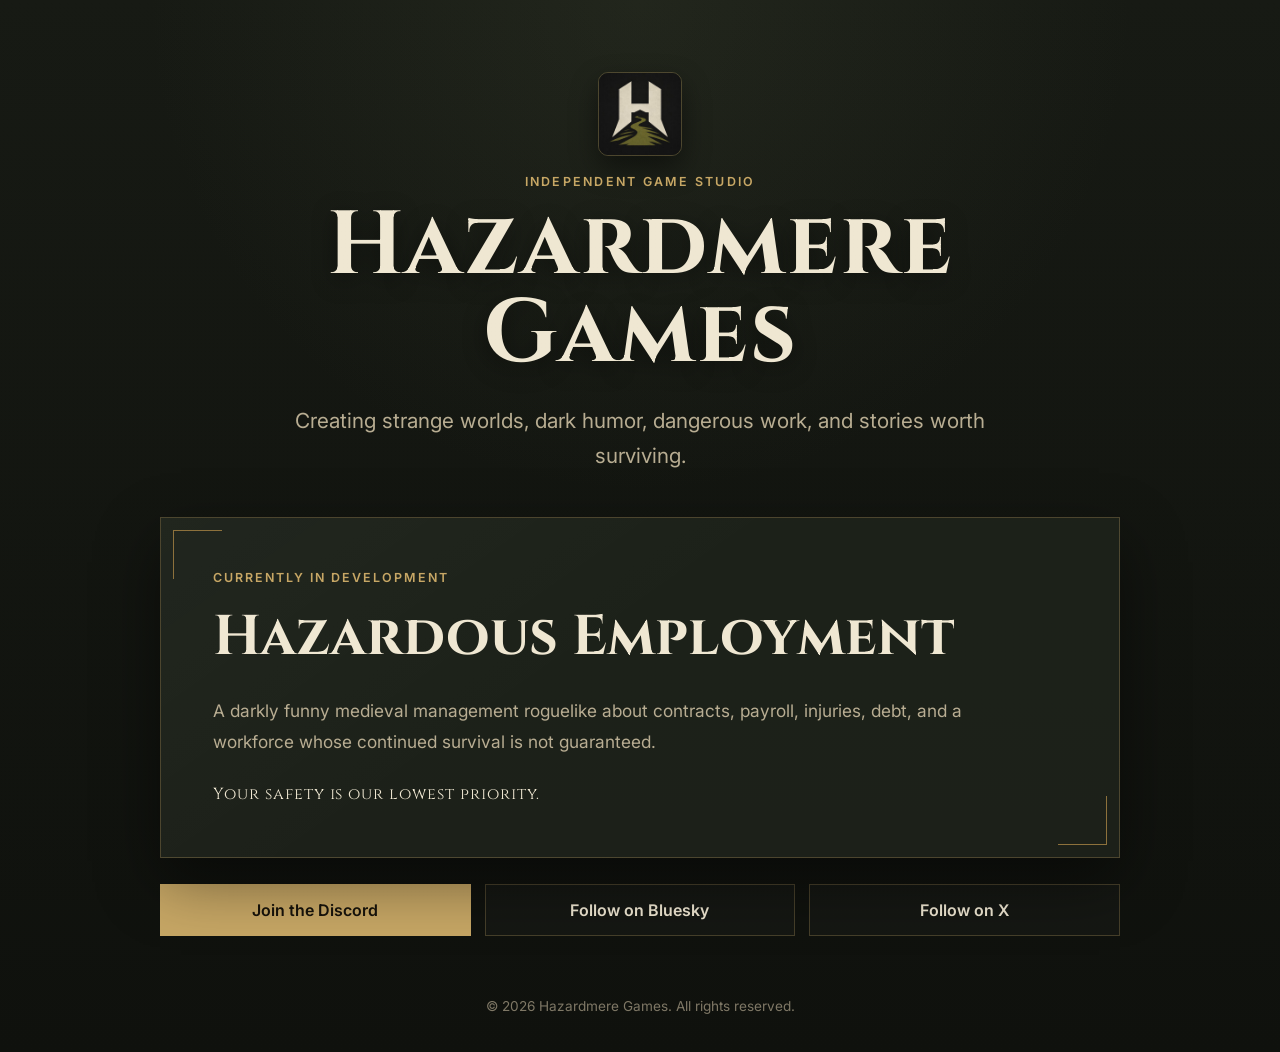
==== index.html @ 7fe2281d "Initial Commit" ====
<!DOCTYPE html>
<html lang="en">
<head>
  <meta charset="UTF-8">
  <meta name="viewport" content="width=device-width, initial-scale=1.0">
  <meta name="description" content="Hazardmere Games is a small independent game studio creating Hazardous Employment and future strange worlds, dark humor, and stories worth surviving.">
  <title>Hazardmere Games</title>
  <link rel="icon" type="image/jpeg" href="hazardmere-icon.jpg">
  <link rel="preconnect" href="https://fonts.googleapis.com">
  <link rel="preconnect" href="https://fonts.gstatic.com" crossorigin>
  <link href="https://fonts.googleapis.com/css2?family=Cinzel:wght@600;700&family=Inter:wght@400;500;600&display=swap" rel="stylesheet">
  <link rel="stylesheet" href="styles.css">
</head>
<body>
  <main class="page-shell">
    <section class="hero">
      <img class="brand-icon" src="hazardmere-icon.jpg" alt="Hazardmere Games icon">
      <div class="eyebrow">Independent Game Studio</div>
      <h1>Hazardmere Games</h1>
      <p class="studio-line">Creating strange worlds, dark humor, dangerous work, and stories worth surviving.</p>
    </section>

    <section class="game-card" aria-labelledby="game-title">
      <div class="status">Currently in development</div>
      <h2 id="game-title">Hazardous Employment</h2>
      <p class="game-description">
        A darkly funny medieval management roguelike about contracts, payroll, injuries,
        debt, and a workforce whose continued survival is not guaranteed.
      </p>
      <p class="tagline">Your safety is our lowest priority.</p>
    </section>

    <nav class="links" aria-label="Hazardmere Games links">
      <a class="button primary" href="https://discord.gg/Yd7w4sb8d5" target="_blank" rel="noopener noreferrer">Join the Discord</a>
      <a class="button" href="https://bsky.app/profile/hazardmeregames.bsky.social" target="_blank" rel="noopener noreferrer">Follow on Bluesky</a>
      <a class="button" href="https://x.com/HazardmereGames" target="_blank" rel="noopener noreferrer">Follow on X</a>
    </nav>
  </main>

  <footer><p>© 2026 Hazardmere Games. All rights reserved.</p></footer>
</body>
</html>
---- styles.css ----
:root {
  --bg:#11130f; --panel:rgba(31,35,27,.9); --text:#efe7d2; --muted:#b8ad92;
  --accent:#c7a765; --accent-dark:#8d713c; --border:rgba(199,167,101,.28); --shadow:rgba(0,0,0,.45);
}
*{box-sizing:border-box} html{min-height:100%;background:var(--bg)}
body{min-height:100vh;margin:0;color:var(--text);font-family:"Inter",system-ui,sans-serif;
background:radial-gradient(circle at top,rgba(84,93,67,.18),transparent 40%),linear-gradient(180deg,#171a14 0%,#0f110d 100%);
display:flex;flex-direction:column}
body::before{content:"";position:fixed;inset:0;pointer-events:none;opacity:.08;
background-image:repeating-linear-gradient(0deg,rgba(255,255,255,.03) 0,rgba(255,255,255,.03) 1px,transparent 1px,transparent 4px)}
.page-shell{width:min(960px,calc(100% - 32px));margin:auto;padding:72px 0 48px}
.hero{text-align:center;margin-bottom:44px}
.brand-icon{width:84px;height:84px;object-fit:cover;display:block;margin:0 auto 18px;border-radius:10px;border:1px solid var(--border);box-shadow:0 12px 28px var(--shadow)}
.eyebrow{margin-bottom:14px;color:var(--accent);font-size:.78rem;font-weight:600;letter-spacing:.18em;text-transform:uppercase}
h1,h2{font-family:"Cinzel",Georgia,serif} h1{margin:0;font-size:clamp(2.8rem,8vw,5.6rem);line-height:.98;letter-spacing:.02em;text-shadow:0 6px 24px var(--shadow)}
.studio-line{max-width:700px;margin:24px auto 0;color:var(--muted);font-size:clamp(1.05rem,2.5vw,1.3rem);line-height:1.7}
.game-card{position:relative;padding:clamp(28px,5vw,52px);border:1px solid var(--border);background:linear-gradient(145deg,rgba(255,255,255,.025),transparent 45%),var(--panel);box-shadow:0 24px 60px var(--shadow)}
.game-card::before,.game-card::after{content:"";position:absolute;width:48px;height:48px}.game-card::before{top:12px;left:12px;border-top:1px solid var(--accent-dark);border-left:1px solid var(--accent-dark)}
.game-card::after{right:12px;bottom:12px;border-right:1px solid var(--accent-dark);border-bottom:1px solid var(--accent-dark)}
.status{margin-bottom:14px;color:var(--accent);font-size:.78rem;font-weight:600;letter-spacing:.16em;text-transform:uppercase}
h2{margin:0;font-size:clamp(2rem,5vw,3.5rem)}.game-description{max-width:760px;margin:20px 0 0;color:var(--muted);font-size:1.08rem;line-height:1.8}
.tagline{margin:26px 0 0;color:var(--text);font-family:"Cinzel",Georgia,serif;font-size:1rem;letter-spacing:.06em}
.links{display:grid;grid-template-columns:repeat(3,minmax(0,1fr));gap:14px;margin-top:26px}
.button{display:inline-flex;min-height:52px;align-items:center;justify-content:center;padding:14px 18px;border:1px solid var(--border);color:var(--text);background:rgba(255,255,255,.02);font-weight:600;text-align:center;text-decoration:none;transition:transform .16s ease,border-color .16s ease,background .16s ease}
.button:hover,.button:focus-visible{transform:translateY(-2px);border-color:var(--accent);background:rgba(199,167,101,.08)}
.button.primary{color:#17130b;border-color:var(--accent);background:var(--accent)}.button.primary:hover,.button.primary:focus-visible{background:#d4b778}
footer{padding:0 20px 24px;color:#7f7866;font-size:.85rem;text-align:center}
@media(max-width:700px){.page-shell{padding-top:48px}.links{grid-template-columns:1fr}.brand-icon{width:72px;height:72px}}
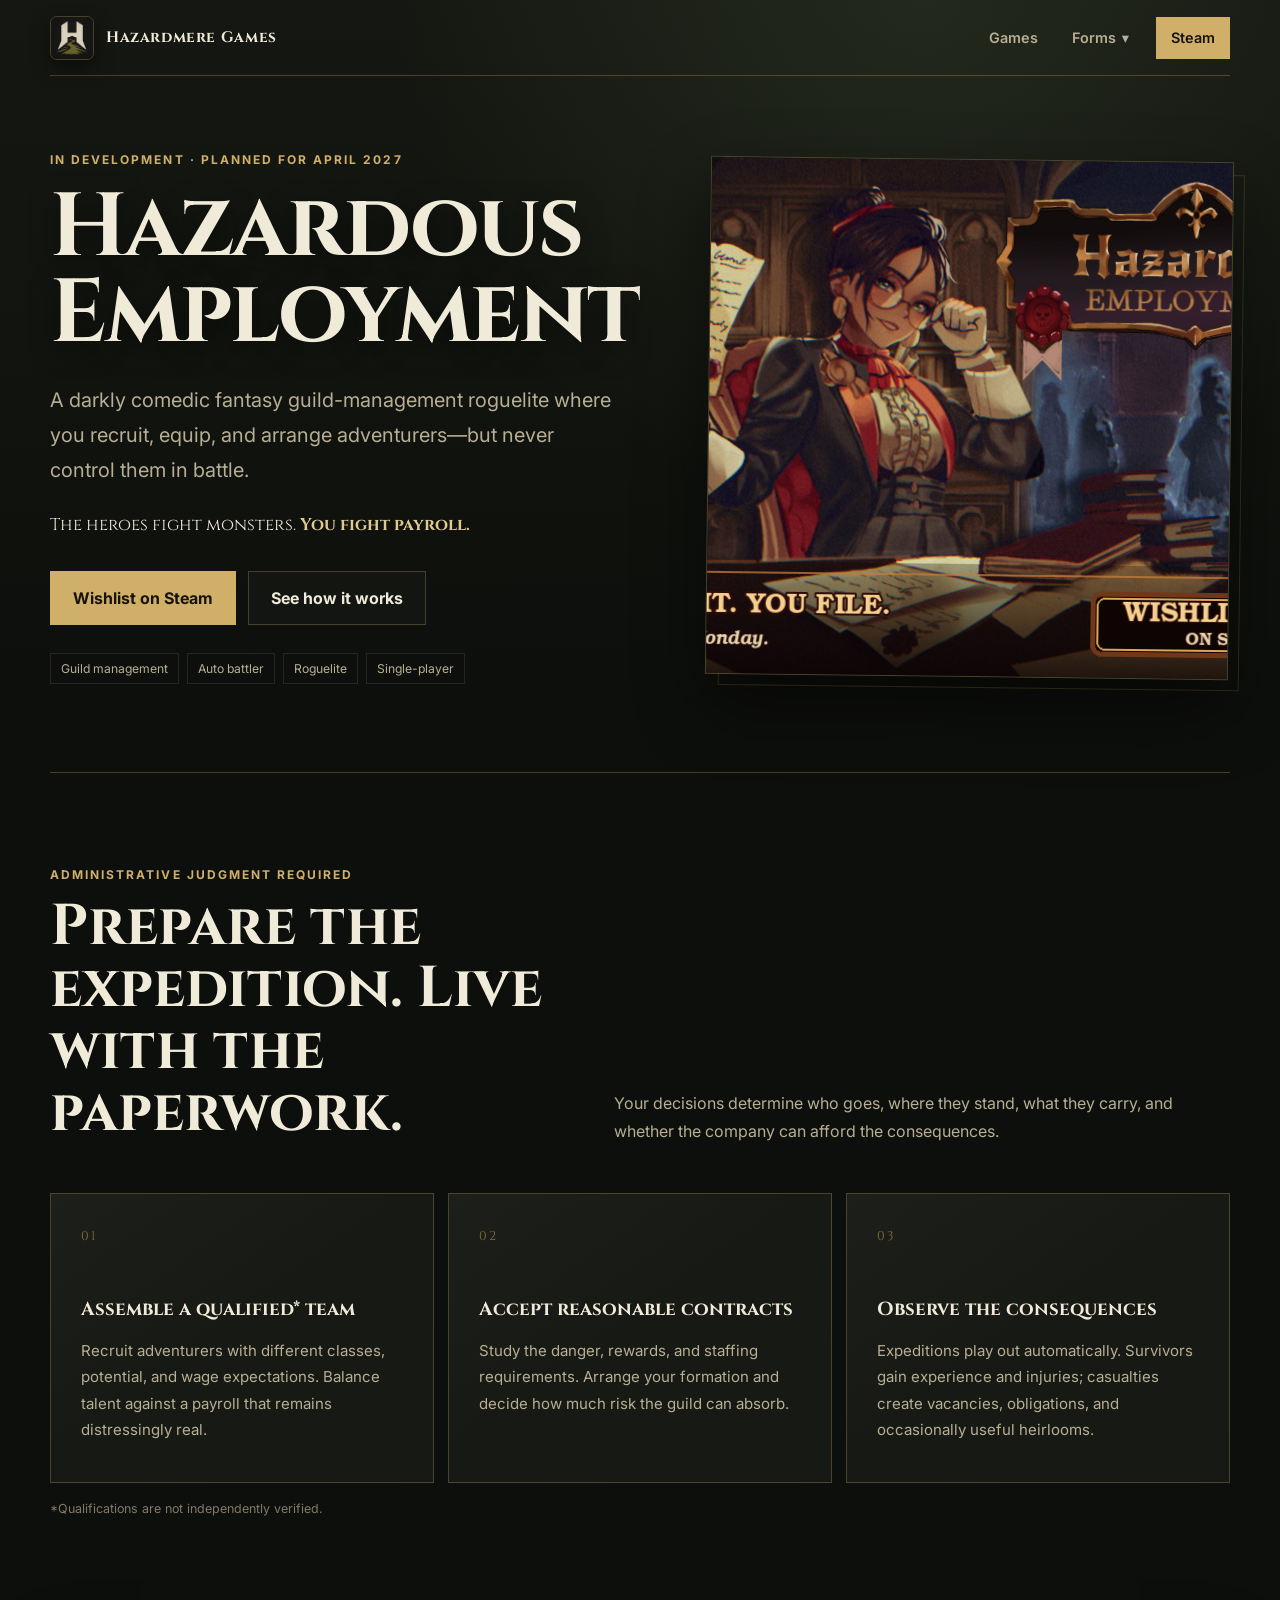
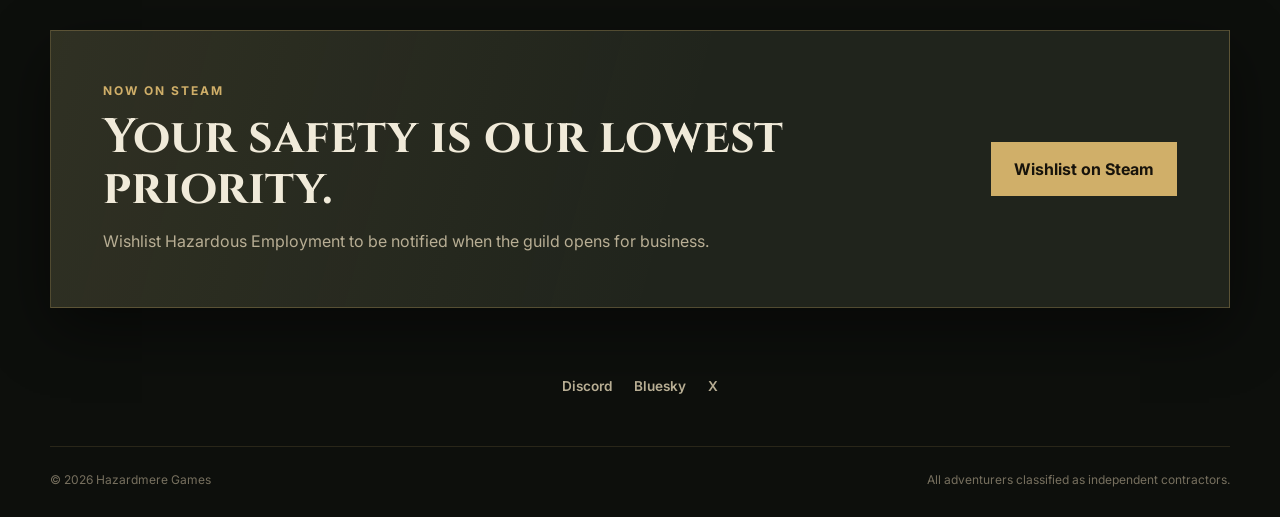
==== commit 45f9aaea: "Refresh homepage for Hazardous Employment" ====
--- a/index.html
+++ b/index.html
@@ -3,40 +3,115 @@
 <head>
   <meta charset="UTF-8">
   <meta name="viewport" content="width=device-width, initial-scale=1.0">
-  <meta name="description" content="Hazardmere Games is a small independent game studio creating Hazardous Employment and future strange worlds, dark humor, and stories worth surviving.">
-  <title>Hazardmere Games</title>
+  <meta name="description" content="Hazardous Employment is a darkly comedic fantasy guild-management roguelite from Hazardmere Games, planned for April 2027.">
+  <meta property="og:title" content="Hazardmere Games — Hazardous Employment">
+  <meta property="og:description" content="Hire expendable heroes. Manage contracts, injuries, morale, payroll, and debt. Then file the paperwork.">
+  <meta property="og:image" content="https://www.hazardmeregames.com/HE_Trailer_End_Card.jpg">
+  <meta property="og:type" content="website">
+  <meta property="og:url" content="https://www.hazardmeregames.com/">
+  <title>Hazardmere Games — Hazardous Employment</title>
   <link rel="icon" type="image/jpeg" href="hazardmere-icon.jpg">
   <link rel="preconnect" href="https://fonts.googleapis.com">
   <link rel="preconnect" href="https://fonts.gstatic.com" crossorigin>
-  <link href="https://fonts.googleapis.com/css2?family=Cinzel:wght@600;700&family=Inter:wght@400;500;600&display=swap" rel="stylesheet">
+  <link href="https://fonts.googleapis.com/css2?family=Cinzel:wght@600;700&family=Inter:wght@400;500;600;700&display=swap" rel="stylesheet">
   <link rel="stylesheet" href="styles.css">
 </head>
 <body>
-  <main class="page-shell">
-    <section class="hero">
-      <img class="brand-icon" src="hazardmere-icon.jpg" alt="Hazardmere Games icon">
-      <div class="eyebrow">Independent Game Studio</div>
-      <h1>Hazardmere Games</h1>
-      <p class="studio-line">Creating strange worlds, dark humor, dangerous work, and stories worth surviving.</p>
+  <header class="site-header">
+    <a class="brand" href="/" aria-label="Hazardmere Games home">
+      <img src="hazardmere-icon.jpg" alt="" width="44" height="44">
+      <span>Hazardmere Games</span>
+    </a>
+
+    <nav class="site-nav" aria-label="Main navigation">
+      <a href="#hazardous-employment">Games</a>
+      <details class="nav-dropdown">
+        <summary>Forms <span aria-hidden="true">▾</span></summary>
+        <div class="dropdown-panel">
+          <a href="/Hazardous_Feedback/">
+            <strong>Hazardous Employment</strong>
+            <span>Playtest feedback</span>
+          </a>
+        </div>
+      </details>
+      <a class="nav-steam" href="https://store.steampowered.com/app/4965400/Hazardous_Employment/?utm_source=hazardmeregames&amp;utm_campaign=studio_website" target="_blank" rel="noopener noreferrer">Steam</a>
+    </nav>
+  </header>
+
+  <main>
+    <section class="hero" id="hazardous-employment" aria-labelledby="game-title">
+      <div class="hero-copy">
+        <div class="eyebrow">In development · Planned for April 2027</div>
+        <h1 id="game-title">Hazardous Employment</h1>
+        <p class="hero-lead">A darkly comedic fantasy guild-management roguelite where you recruit, equip, and arrange adventurers—but never control them in battle.</p>
+        <p class="hero-punchline">The heroes fight monsters. <strong>You fight payroll.</strong></p>
+
+        <div class="hero-actions">
+          <a class="button primary" href="https://store.steampowered.com/app/4965400/Hazardous_Employment/?utm_source=hazardmeregames&amp;utm_campaign=studio_website&amp;utm_content=hero_wishlist" target="_blank" rel="noopener noreferrer">
+            Wishlist on Steam
+          </a>
+          <a class="button secondary" href="#how-it-works">See how it works</a>
+        </div>
+
+        <ul class="game-tags" aria-label="Game features">
+          <li>Guild management</li>
+          <li>Auto battler</li>
+          <li>Roguelite</li>
+          <li>Single-player</li>
+        </ul>
+      </div>
+
+      <a class="steam-art" href="https://store.steampowered.com/app/4965400/Hazardous_Employment/?utm_source=hazardmeregames&amp;utm_campaign=studio_website&amp;utm_content=end_card_wishlist" target="_blank" rel="noopener noreferrer" aria-label="Wishlist Hazardous Employment on Steam">
+        <img src="HE_Trailer_End_Card.jpg" alt="Hazardous Employment — They fight, you file. Wishlist now on Steam." width="900" height="516">
+      </a>
     </section>
 
-    <section class="game-card" aria-labelledby="game-title">
-      <div class="status">Currently in development</div>
-      <h2 id="game-title">Hazardous Employment</h2>
-      <p class="game-description">
-        A darkly funny medieval management roguelike about contracts, payroll, injuries,
-        debt, and a workforce whose continued survival is not guaranteed.
-      </p>
-      <p class="tagline">Your safety is our lowest priority.</p>
+    <section class="overview" id="how-it-works" aria-labelledby="overview-title">
+      <div class="section-heading">
+        <div class="eyebrow">Administrative judgment required</div>
+        <h2 id="overview-title">Prepare the expedition. Live with the paperwork.</h2>
+        <p>Your decisions determine who goes, where they stand, what they carry, and whether the company can afford the consequences.</p>
+      </div>
+
+      <div class="feature-grid">
+        <article>
+          <span class="feature-number">01</span>
+          <h3>Assemble a qualified* team</h3>
+          <p>Recruit adventurers with different classes, potential, and wage expectations. Balance talent against a payroll that remains distressingly real.</p>
+        </article>
+        <article>
+          <span class="feature-number">02</span>
+          <h3>Accept reasonable contracts</h3>
+          <p>Study the danger, rewards, and staffing requirements. Arrange your formation and decide how much risk the guild can absorb.</p>
+        </article>
+        <article>
+          <span class="feature-number">03</span>
+          <h3>Observe the consequences</h3>
+          <p>Expeditions play out automatically. Survivors gain experience and injuries; casualties create vacancies, obligations, and occasionally useful heirlooms.</p>
+        </article>
+      </div>
+      <p class="qualification">*Qualifications are not independently verified.</p>
     </section>
 
-    <nav class="links" aria-label="Hazardmere Games links">
-      <a class="button primary" href="https://discord.gg/Yd7w4sb8d5" target="_blank" rel="noopener noreferrer">Join the Discord</a>
-      <a class="button" href="https://bsky.app/profile/hazardmeregames.bsky.social" target="_blank" rel="noopener noreferrer">Follow on Bluesky</a>
-      <a class="button" href="https://x.com/HazardmereGames" target="_blank" rel="noopener noreferrer">Follow on X</a>
+    <section class="wishlist-panel" aria-labelledby="wishlist-title">
+      <div>
+        <div class="eyebrow">Now on Steam</div>
+        <h2 id="wishlist-title">Your safety is our lowest priority.</h2>
+        <p>Wishlist Hazardous Employment to be notified when the guild opens for business.</p>
+      </div>
+      <a class="button primary" href="https://store.steampowered.com/app/4965400/Hazardous_Employment/?utm_source=hazardmeregames&amp;utm_campaign=studio_website&amp;utm_content=footer_wishlist" target="_blank" rel="noopener noreferrer">Wishlist on Steam</a>
+    </section>
+
+    <nav class="social-links" aria-label="Hazardmere Games social links">
+      <a href="https://discord.gg/Yd7w4sb8d5" target="_blank" rel="noopener noreferrer">Discord</a>
+      <a href="https://bsky.app/profile/hazardmeregames.bsky.social" target="_blank" rel="noopener noreferrer">Bluesky</a>
+      <a href="https://x.com/HazardmereGames" target="_blank" rel="noopener noreferrer">X</a>
     </nav>
   </main>
 
-  <footer><p>© 2026 Hazardmere Games. All rights reserved.</p></footer>
+  <footer>
+    <span>© 2026 Hazardmere Games</span>
+    <span>All adventurers classified as independent contractors.</span>
+  </footer>
 </body>
 </html>
--- a/styles.css
+++ b/styles.css
@@ -1,29 +1,188 @@
+:root {
+  --bg: #0d0f0c;
+  --panel: #171a14;
+  --panel-light: #20241c;
+  --text: #f0ead9;
+  --muted: #b8ae94;
+  --accent: #d0af69;
+  --accent-light: #e0c98e;
+  --accent-dark: #8d713c;
+  --border: rgb(208 175 105 / 28%);
+  --shadow: rgb(0 0 0 / 48%);
+}
 
-:root {
-  --bg:#11130f; --panel:rgba(31,35,27,.9); --text:#efe7d2; --muted:#b8ad92;
-  --accent:#c7a765; --accent-dark:#8d713c; --border:rgba(199,167,101,.28); --shadow:rgba(0,0,0,.45);
+* { box-sizing: border-box; }
+html { min-height: 100%; scroll-behavior: smooth; background: var(--bg); }
+body {
+  min-height: 100vh;
+  margin: 0;
+  color: var(--text);
+  background:
+    radial-gradient(circle at 72% 0%, rgb(88 101 67 / 22%), transparent 33rem),
+    linear-gradient(180deg, #151812 0%, var(--bg) 44rem);
+  font-family: "Inter", system-ui, sans-serif;
 }
-*{box-sizing:border-box} html{min-height:100%;background:var(--bg)}
-body{min-height:100vh;margin:0;color:var(--text);font-family:"Inter",system-ui,sans-serif;
-background:radial-gradient(circle at top,rgba(84,93,67,.18),transparent 40%),linear-gradient(180deg,#171a14 0%,#0f110d 100%);
-display:flex;flex-direction:column}
-body::before{content:"";position:fixed;inset:0;pointer-events:none;opacity:.08;
-background-image:repeating-linear-gradient(0deg,rgba(255,255,255,.03) 0,rgba(255,255,255,.03) 1px,transparent 1px,transparent 4px)}
-.page-shell{width:min(960px,calc(100% - 32px));margin:auto;padding:72px 0 48px}
-.hero{text-align:center;margin-bottom:44px}
-.brand-icon{width:84px;height:84px;object-fit:cover;display:block;margin:0 auto 18px;border-radius:10px;border:1px solid var(--border);box-shadow:0 12px 28px var(--shadow)}
-.eyebrow{margin-bottom:14px;color:var(--accent);font-size:.78rem;font-weight:600;letter-spacing:.18em;text-transform:uppercase}
-h1,h2{font-family:"Cinzel",Georgia,serif} h1{margin:0;font-size:clamp(2.8rem,8vw,5.6rem);line-height:.98;letter-spacing:.02em;text-shadow:0 6px 24px var(--shadow)}
-.studio-line{max-width:700px;margin:24px auto 0;color:var(--muted);font-size:clamp(1.05rem,2.5vw,1.3rem);line-height:1.7}
-.game-card{position:relative;padding:clamp(28px,5vw,52px);border:1px solid var(--border);background:linear-gradient(145deg,rgba(255,255,255,.025),transparent 45%),var(--panel);box-shadow:0 24px 60px var(--shadow)}
-.game-card::before,.game-card::after{content:"";position:absolute;width:48px;height:48px}.game-card::before{top:12px;left:12px;border-top:1px solid var(--accent-dark);border-left:1px solid var(--accent-dark)}
-.game-card::after{right:12px;bottom:12px;border-right:1px solid var(--accent-dark);border-bottom:1px solid var(--accent-dark)}
-.status{margin-bottom:14px;color:var(--accent);font-size:.78rem;font-weight:600;letter-spacing:.16em;text-transform:uppercase}
-h2{margin:0;font-size:clamp(2rem,5vw,3.5rem)}.game-description{max-width:760px;margin:20px 0 0;color:var(--muted);font-size:1.08rem;line-height:1.8}
-.tagline{margin:26px 0 0;color:var(--text);font-family:"Cinzel",Georgia,serif;font-size:1rem;letter-spacing:.06em}
-.links{display:grid;grid-template-columns:repeat(3,minmax(0,1fr));gap:14px;margin-top:26px}
-.button{display:inline-flex;min-height:52px;align-items:center;justify-content:center;padding:14px 18px;border:1px solid var(--border);color:var(--text);background:rgba(255,255,255,.02);font-weight:600;text-align:center;text-decoration:none;transition:transform .16s ease,border-color .16s ease,background .16s ease}
-.button:hover,.button:focus-visible{transform:translateY(-2px);border-color:var(--accent);background:rgba(199,167,101,.08)}
-.button.primary{color:#17130b;border-color:var(--accent);background:var(--accent)}.button.primary:hover,.button.primary:focus-visible{background:#d4b778}
-footer{padding:0 20px 24px;color:#7f7866;font-size:.85rem;text-align:center}
-@media(max-width:700px){.page-shell{padding-top:48px}.links{grid-template-columns:1fr}.brand-icon{width:72px;height:72px}}
+body::before {
+  position: fixed;
+  z-index: -1;
+  inset: 0;
+  content: "";
+  opacity: .08;
+  pointer-events: none;
+  background-image: repeating-linear-gradient(0deg, rgb(255 255 255 / 3%) 0, rgb(255 255 255 / 3%) 1px, transparent 1px, transparent 4px);
+}
+
+a { color: inherit; }
+img { display: block; max-width: 100%; }
+h1, h2, h3 { font-family: "Cinzel", Georgia, serif; }
+
+.site-header {
+  position: relative;
+  z-index: 10;
+  display: flex;
+  width: min(1180px, calc(100% - 40px));
+  min-height: 76px;
+  margin: 0 auto;
+  align-items: center;
+  justify-content: space-between;
+  border-bottom: 1px solid var(--border);
+}
+.brand {
+  display: inline-flex;
+  align-items: center;
+  gap: 12px;
+  font-family: "Cinzel", Georgia, serif;
+  font-size: .95rem;
+  font-weight: 700;
+  letter-spacing: .04em;
+  text-decoration: none;
+}
+.brand img { border: 1px solid var(--border); border-radius: 7px; box-shadow: 0 8px 20px var(--shadow); }
+.site-nav { display: flex; align-items: center; gap: 4px; }
+.site-nav > a,
+.nav-dropdown > summary {
+  display: flex;
+  min-height: 42px;
+  align-items: center;
+  gap: 6px;
+  padding: 10px 14px;
+  color: var(--muted);
+  border: 1px solid transparent;
+  font-size: .9rem;
+  font-weight: 600;
+  text-decoration: none;
+  cursor: pointer;
+  list-style: none;
+}
+.nav-dropdown > summary::-webkit-details-marker { display: none; }
+.site-nav > a:hover,
+.site-nav > a:focus-visible,
+.nav-dropdown > summary:hover,
+.nav-dropdown > summary:focus-visible,
+.nav-dropdown[open] > summary { color: var(--text); border-color: var(--border); background: rgb(255 255 255 / 3%); }
+.site-nav .nav-steam { margin-left: 8px; color: #17130b; border-color: var(--accent); background: var(--accent); }
+.site-nav .nav-steam:hover, .site-nav .nav-steam:focus-visible { color: #17130b; background: var(--accent-light); }
+.nav-dropdown { position: relative; }
+.dropdown-panel {
+  position: absolute;
+  top: calc(100% + 8px);
+  right: 0;
+  width: 260px;
+  padding: 8px;
+  border: 1px solid var(--border);
+  background: #181b15;
+  box-shadow: 0 20px 50px var(--shadow);
+}
+.dropdown-panel a { display: grid; gap: 4px; padding: 13px; text-decoration: none; }
+.dropdown-panel a:hover, .dropdown-panel a:focus-visible { background: rgb(208 175 105 / 9%); }
+.dropdown-panel strong { font-family: "Cinzel", Georgia, serif; font-size: .9rem; }
+.dropdown-panel span { color: var(--muted); font-size: .78rem; }
+
+main { width: min(1180px, calc(100% - 40px)); margin: 0 auto; }
+.hero {
+  display: grid;
+  grid-template-columns: minmax(0, 1fr) minmax(360px, .92fr);
+  gap: clamp(40px, 7vw, 90px);
+  min-height: 650px;
+  padding: 76px 0 88px;
+  align-items: center;
+}
+.eyebrow { color: var(--accent); font-size: .75rem; font-weight: 700; letter-spacing: .17em; text-transform: uppercase; }
+h1 { max-width: 720px; margin: 18px 0 0; font-size: clamp(3.2rem, 7vw, 6.5rem); line-height: .96; letter-spacing: -.025em; text-shadow: 0 8px 30px var(--shadow); }
+.hero-lead { max-width: 690px; margin: 26px 0 0; color: var(--muted); font-size: clamp(1.05rem, 2vw, 1.25rem); line-height: 1.75; }
+.hero-punchline { margin: 24px 0 0; font-family: "Cinzel", Georgia, serif; font-size: 1.05rem; line-height: 1.6; }
+.hero-punchline strong { color: var(--accent-light); }
+.hero-actions { display: flex; flex-wrap: wrap; gap: 12px; margin-top: 32px; }
+.button {
+  display: inline-flex;
+  min-height: 54px;
+  align-items: center;
+  justify-content: center;
+  padding: 14px 22px;
+  border: 1px solid var(--border);
+  font-weight: 700;
+  text-align: center;
+  text-decoration: none;
+  transition: transform .16s ease, border-color .16s ease, background .16s ease;
+}
+.button:hover, .button:focus-visible { transform: translateY(-2px); }
+.button.primary { color: #17130b; border-color: var(--accent); background: var(--accent); }
+.button.primary:hover, .button.primary:focus-visible { background: var(--accent-light); }
+.button.secondary { background: rgb(255 255 255 / 2%); }
+.button.secondary:hover, .button.secondary:focus-visible { border-color: var(--accent); background: rgb(208 175 105 / 8%); }
+.game-tags { display: flex; flex-wrap: wrap; gap: 8px; margin: 28px 0 0; padding: 0; list-style: none; }
+.game-tags li { padding: 7px 10px; color: var(--muted); border: 1px solid rgb(255 255 255 / 9%); font-size: .76rem; }
+.steam-art { position: relative; border: 1px solid var(--border); background: var(--panel); box-shadow: 0 30px 70px var(--shadow); text-decoration: none; transform: rotate(.7deg); transition: transform .18s ease, border-color .18s ease; }
+.steam-art::before { position: absolute; z-index: -1; inset: 12px -12px -12px 12px; content: ""; border: 1px solid rgb(208 175 105 / 16%); }
+.steam-art:hover, .steam-art:focus-visible { border-color: var(--accent); transform: rotate(0) translateY(-3px); }
+.steam-art img { width: 100%; aspect-ratio: 900 / 516; object-fit: cover; }
+
+.overview { padding: 94px 0; border-top: 1px solid var(--border); }
+.section-heading { display: grid; grid-template-columns: 1fr 1.2fr; column-gap: 50px; align-items: end; }
+.section-heading .eyebrow { grid-column: 1 / -1; }
+h2 { margin: 14px 0 0; font-size: clamp(2rem, 4.5vw, 3.6rem); line-height: 1.08; }
+.section-heading > p { margin: 0; color: var(--muted); line-height: 1.75; }
+.feature-grid { display: grid; grid-template-columns: repeat(3, 1fr); gap: 14px; margin-top: 48px; }
+.feature-grid article { min-height: 290px; padding: 30px; border: 1px solid var(--border); background: linear-gradient(145deg, rgb(255 255 255 / 2.5%), transparent 48%), var(--panel); }
+.feature-number { color: var(--accent-dark); font-family: "Cinzel", Georgia, serif; font-size: .8rem; letter-spacing: .12em; }
+h3 { margin: 52px 0 0; font-size: 1.18rem; line-height: 1.35; }
+.feature-grid p { margin: 16px 0 0; color: var(--muted); font-size: .94rem; line-height: 1.75; }
+.qualification { margin: 18px 0 0; color: #827a67; font-size: .78rem; }
+
+.wishlist-panel { display: flex; gap: 30px; margin: 20px 0 48px; padding: clamp(28px, 5vw, 52px); align-items: center; justify-content: space-between; border: 1px solid var(--border); background: linear-gradient(105deg, rgb(208 175 105 / 9%), transparent 54%), var(--panel-light); box-shadow: 0 22px 60px var(--shadow); }
+.wishlist-panel h2 { font-size: clamp(1.8rem, 4vw, 3rem); }
+.wishlist-panel p { margin: 14px 0 0; color: var(--muted); line-height: 1.6; }
+.wishlist-panel .button { flex: 0 0 auto; }
+.social-links { display: flex; gap: 22px; padding: 22px 0 52px; justify-content: center; }
+.social-links a { color: var(--muted); font-size: .85rem; font-weight: 600; text-decoration: none; }
+.social-links a:hover, .social-links a:focus-visible { color: var(--accent-light); }
+footer { display: flex; width: min(1180px, calc(100% - 40px)); margin: 0 auto; padding: 25px 0 30px; justify-content: space-between; gap: 20px; color: #77705f; border-top: 1px solid rgb(208 175 105 / 14%); font-size: .75rem; }
+
+@media (max-width: 900px) {
+  .hero { grid-template-columns: 1fr; min-height: auto; padding: 64px 0 74px; }
+  .steam-art { width: min(650px, 100%); transform: none; }
+  .section-heading { grid-template-columns: 1fr; }
+  .section-heading > p { margin-top: 20px; }
+  .feature-grid { grid-template-columns: 1fr; }
+  .feature-grid article { min-height: 0; }
+  h3 { margin-top: 28px; }
+}
+
+@media (max-width: 620px) {
+  .site-header, main, footer { width: min(100% - 24px, 1180px); }
+  .site-header { min-height: 68px; }
+  .brand span { display: none; }
+  .site-nav > a, .nav-dropdown > summary { padding: 8px 9px; font-size: .82rem; }
+  .site-nav .nav-steam { margin-left: 2px; }
+  .dropdown-panel { position: fixed; top: 64px; right: 12px; left: 12px; width: auto; }
+  .hero { padding-top: 50px; }
+  h1 { font-size: clamp(2.8rem, 16vw, 4.5rem); }
+  .hero-actions { display: grid; grid-template-columns: 1fr; }
+  .wishlist-panel { align-items: stretch; flex-direction: column; }
+  footer { flex-direction: column; text-align: center; }
+}
+
+@media (prefers-reduced-motion: reduce) {
+  html { scroll-behavior: auto; }
+  *, *::before, *::after { transition-duration: .01ms !important; }
+}
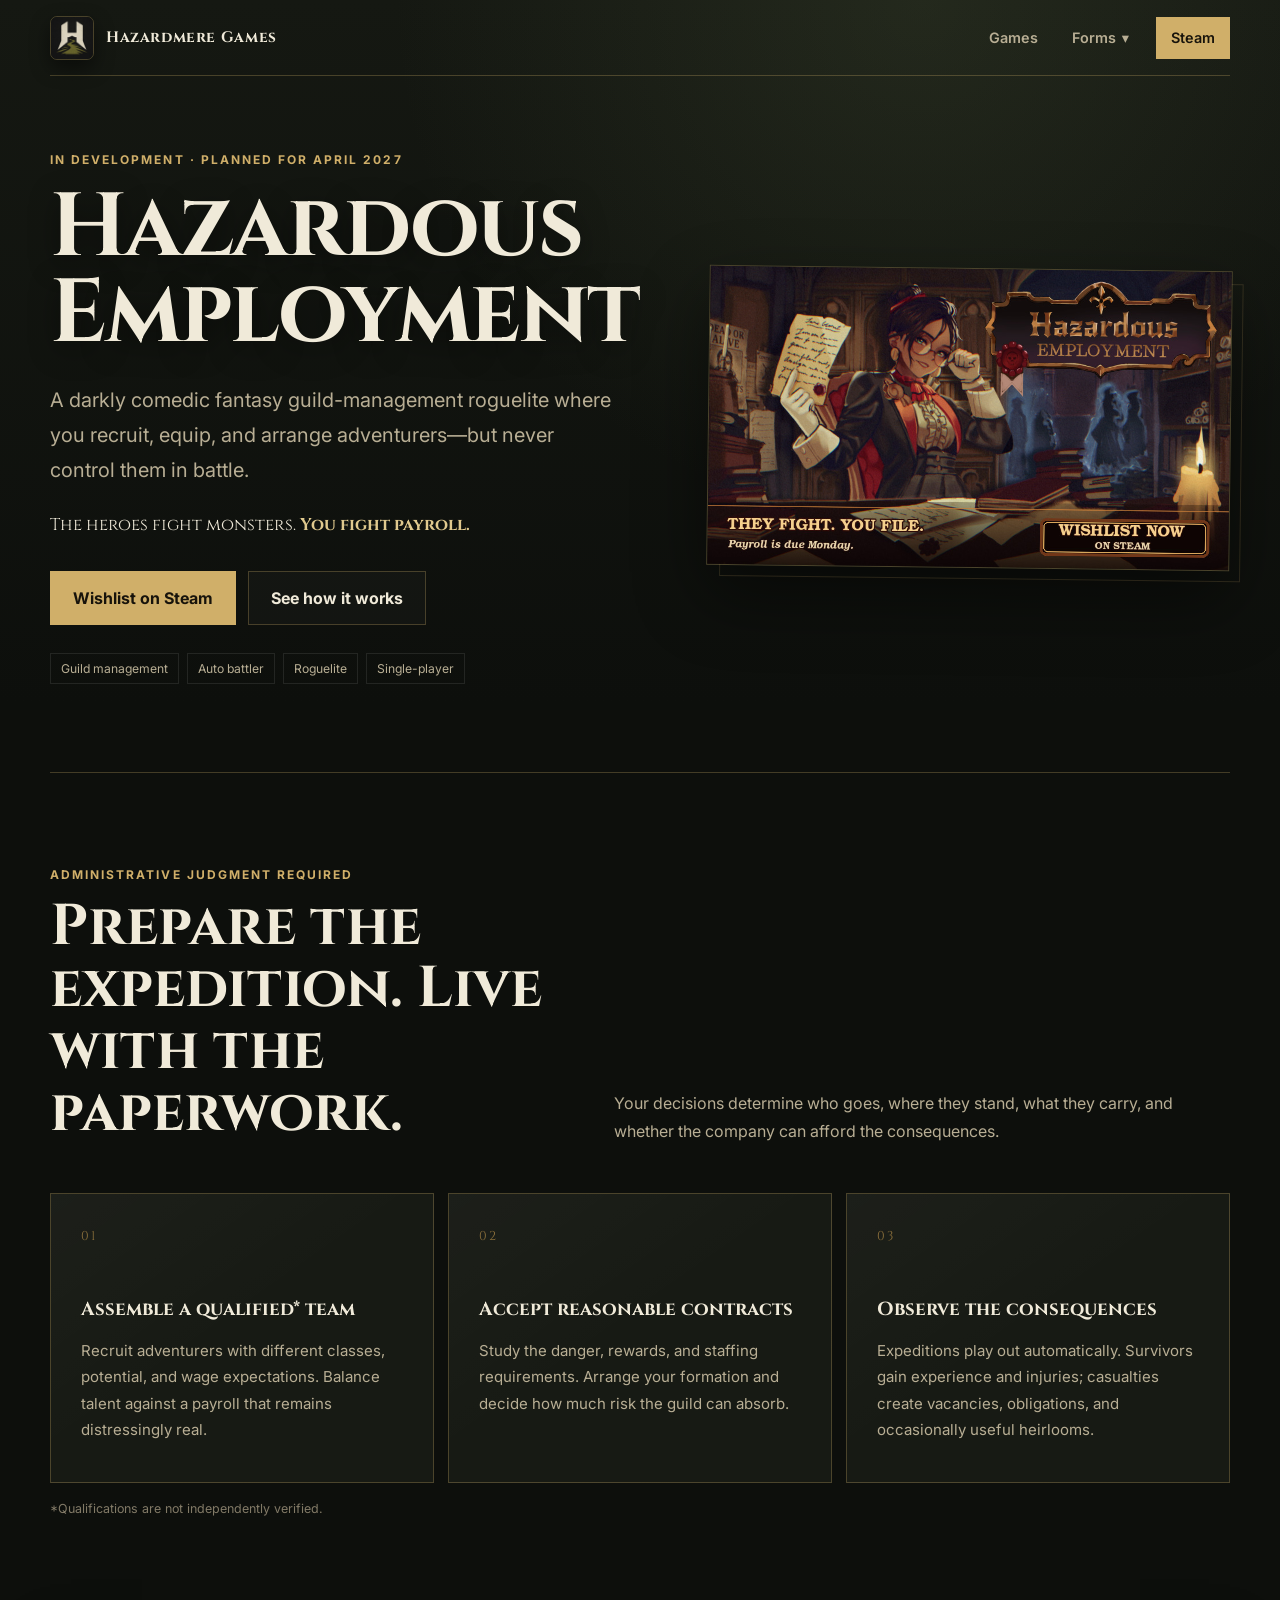
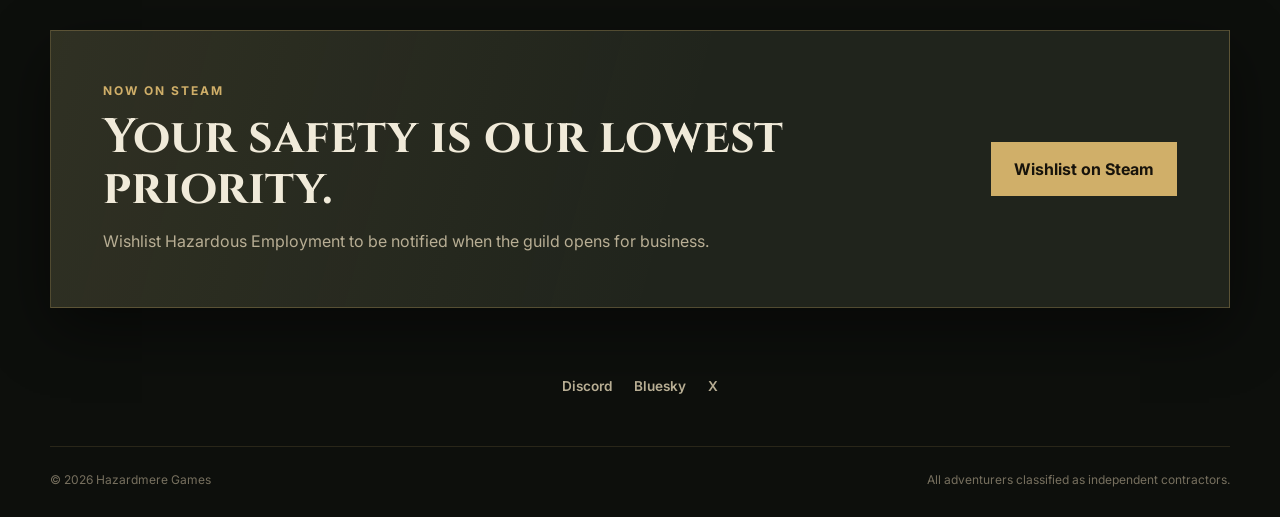
==== commit 379ea5ea: "Refresh homepage stylesheet cache" ====
--- a/index.html
+++ b/index.html
@@ -14,7 +14,7 @@
   <link rel="preconnect" href="https://fonts.googleapis.com">
   <link rel="preconnect" href="https://fonts.gstatic.com" crossorigin>
   <link href="https://fonts.googleapis.com/css2?family=Cinzel:wght@600;700&family=Inter:wght@400;500;600;700&display=swap" rel="stylesheet">
-  <link rel="stylesheet" href="styles.css">
+  <link rel="stylesheet" href="styles.css?v=2">
 </head>
 <body>
   <header class="site-header">
--- a/styles.css
+++ b/styles.css
@@ -132,10 +132,10 @@
 .button.secondary:hover, .button.secondary:focus-visible { border-color: var(--accent); background: rgb(208 175 105 / 8%); }
 .game-tags { display: flex; flex-wrap: wrap; gap: 8px; margin: 28px 0 0; padding: 0; list-style: none; }
 .game-tags li { padding: 7px 10px; color: var(--muted); border: 1px solid rgb(255 255 255 / 9%); font-size: .76rem; }
-.steam-art { position: relative; border: 1px solid var(--border); background: var(--panel); box-shadow: 0 30px 70px var(--shadow); text-decoration: none; transform: rotate(.7deg); transition: transform .18s ease, border-color .18s ease; }
+.steam-art { position: relative; display: block; min-width: 0; border: 1px solid var(--border); background: var(--panel); box-shadow: 0 30px 70px var(--shadow); text-decoration: none; transform: rotate(.7deg); transition: transform .18s ease, border-color .18s ease; }
 .steam-art::before { position: absolute; z-index: -1; inset: 12px -12px -12px 12px; content: ""; border: 1px solid rgb(208 175 105 / 16%); }
 .steam-art:hover, .steam-art:focus-visible { border-color: var(--accent); transform: rotate(0) translateY(-3px); }
-.steam-art img { width: 100%; aspect-ratio: 900 / 516; object-fit: cover; }
+.steam-art img { width: 100%; height: auto; object-fit: contain; }
 
 .overview { padding: 94px 0; border-top: 1px solid var(--border); }
 .section-heading { display: grid; grid-template-columns: 1fr 1.2fr; column-gap: 50px; align-items: end; }
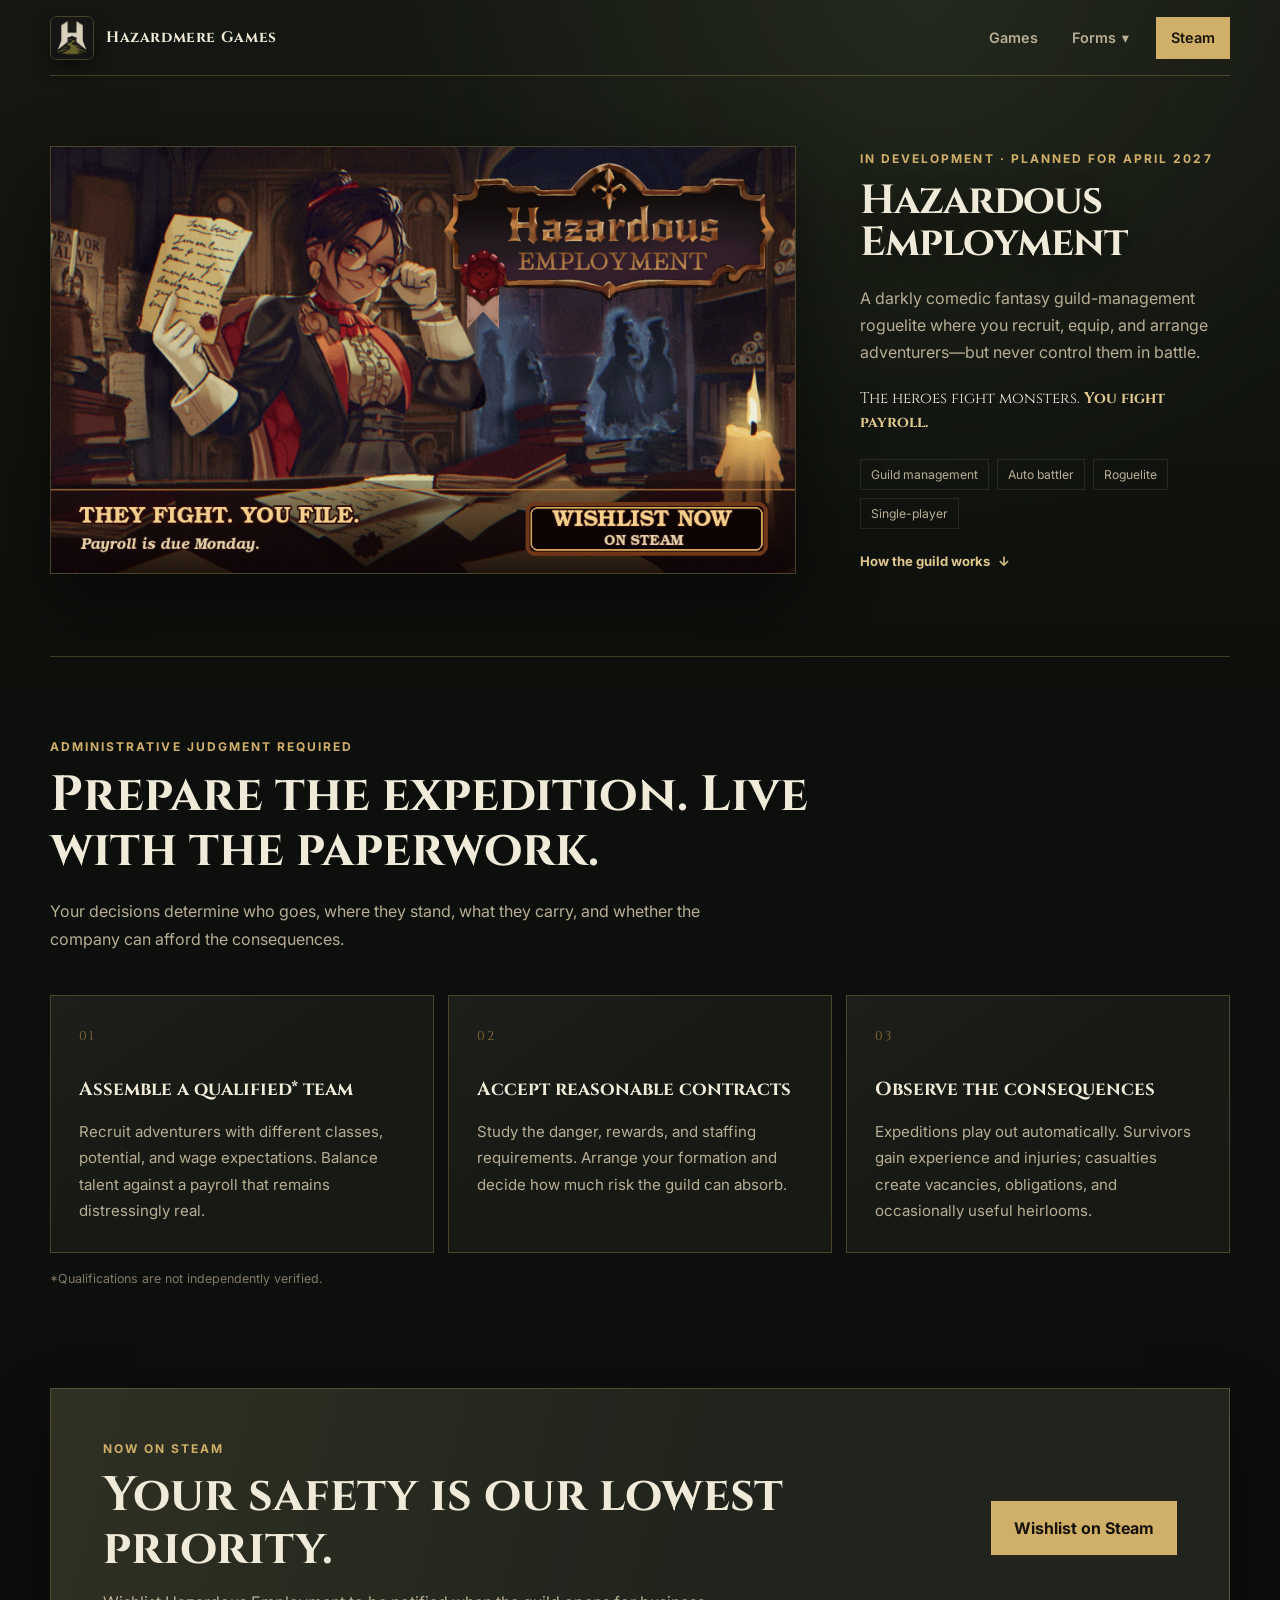
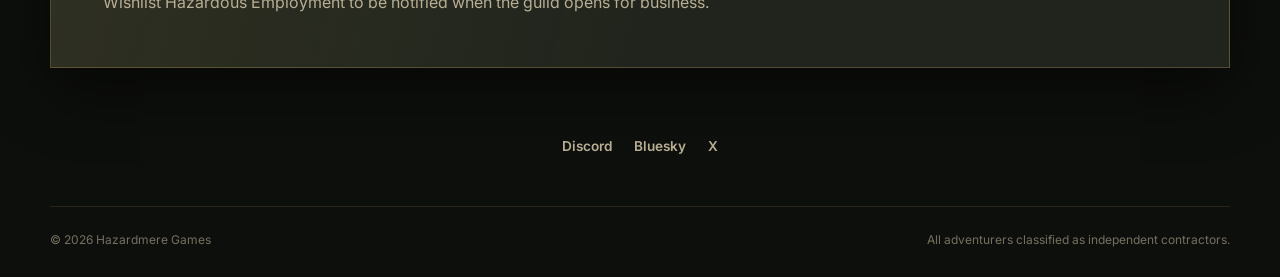
==== commit 46d437f8: "Redesign homepage hero layout" ====
--- a/index.html
+++ b/index.html
@@ -14,7 +14,7 @@
   <link rel="preconnect" href="https://fonts.googleapis.com">
   <link rel="preconnect" href="https://fonts.gstatic.com" crossorigin>
   <link href="https://fonts.googleapis.com/css2?family=Cinzel:wght@600;700&family=Inter:wght@400;500;600;700&display=swap" rel="stylesheet">
-  <link rel="stylesheet" href="styles.css?v=2">
+  <link rel="stylesheet" href="styles.css?v=4">
 </head>
 <body>
   <header class="site-header">
@@ -45,20 +45,13 @@
         <h1 id="game-title">Hazardous Employment</h1>
         <p class="hero-lead">A darkly comedic fantasy guild-management roguelite where you recruit, equip, and arrange adventurers—but never control them in battle.</p>
         <p class="hero-punchline">The heroes fight monsters. <strong>You fight payroll.</strong></p>
-
-        <div class="hero-actions">
-          <a class="button primary" href="https://store.steampowered.com/app/4965400/Hazardous_Employment/?utm_source=hazardmeregames&amp;utm_campaign=studio_website&amp;utm_content=hero_wishlist" target="_blank" rel="noopener noreferrer">
-            Wishlist on Steam
-          </a>
-          <a class="button secondary" href="#how-it-works">See how it works</a>
-        </div>
-
         <ul class="game-tags" aria-label="Game features">
           <li>Guild management</li>
           <li>Auto battler</li>
           <li>Roguelite</li>
           <li>Single-player</li>
         </ul>
+        <a class="section-link" href="#how-it-works">How the guild works <span aria-hidden="true">↓</span></a>
       </div>
 
       <a class="steam-art" href="https://store.steampowered.com/app/4965400/Hazardous_Employment/?utm_source=hazardmeregames&amp;utm_campaign=studio_website&amp;utm_content=end_card_wishlist" target="_blank" rel="noopener noreferrer" aria-label="Wishlist Hazardous Employment on Steam">
--- a/styles.css
+++ b/styles.css
@@ -101,18 +101,19 @@
 main { width: min(1180px, calc(100% - 40px)); margin: 0 auto; }
 .hero {
   display: grid;
-  grid-template-columns: minmax(0, 1fr) minmax(360px, .92fr);
-  gap: clamp(40px, 7vw, 90px);
-  min-height: 650px;
-  padding: 76px 0 88px;
+  grid-template-areas: "art copy";
+  grid-template-columns: minmax(0, 1.45fr) minmax(280px, .72fr);
+  gap: clamp(34px, 5vw, 64px);
+  min-height: 560px;
+  padding: 70px 0 82px;
   align-items: center;
 }
+.hero-copy { grid-area: copy; min-width: 0; container-type: inline-size; }
 .eyebrow { color: var(--accent); font-size: .75rem; font-weight: 700; letter-spacing: .17em; text-transform: uppercase; }
-h1 { max-width: 720px; margin: 18px 0 0; font-size: clamp(3.2rem, 7vw, 6.5rem); line-height: .96; letter-spacing: -.025em; text-shadow: 0 8px 30px var(--shadow); }
-.hero-lead { max-width: 690px; margin: 26px 0 0; color: var(--muted); font-size: clamp(1.05rem, 2vw, 1.25rem); line-height: 1.75; }
-.hero-punchline { margin: 24px 0 0; font-family: "Cinzel", Georgia, serif; font-size: 1.05rem; line-height: 1.6; }
+h1 { max-width: 100%; margin: 14px 0 0; font-size: clamp(2.4rem, 11cqw, 3.4rem); line-height: 1.02; letter-spacing: -.025em; text-shadow: 0 8px 30px var(--shadow); }
+.hero-lead { max-width: 38rem; margin: 22px 0 0; color: var(--muted); font-size: 1rem; line-height: 1.7; }
+.hero-punchline { margin: 20px 0 0; font-family: "Cinzel", Georgia, serif; font-size: .95rem; line-height: 1.6; }
 .hero-punchline strong { color: var(--accent-light); }
-.hero-actions { display: flex; flex-wrap: wrap; gap: 12px; margin-top: 32px; }
 .button {
   display: inline-flex;
   min-height: 54px;
@@ -130,22 +131,22 @@
 .button.primary:hover, .button.primary:focus-visible { background: var(--accent-light); }
 .button.secondary { background: rgb(255 255 255 / 2%); }
 .button.secondary:hover, .button.secondary:focus-visible { border-color: var(--accent); background: rgb(208 175 105 / 8%); }
-.game-tags { display: flex; flex-wrap: wrap; gap: 8px; margin: 28px 0 0; padding: 0; list-style: none; }
+.game-tags { display: flex; flex-wrap: wrap; gap: 8px; margin: 24px 0 0; padding: 0; list-style: none; }
 .game-tags li { padding: 7px 10px; color: var(--muted); border: 1px solid rgb(255 255 255 / 9%); font-size: .76rem; }
-.steam-art { position: relative; display: block; min-width: 0; border: 1px solid var(--border); background: var(--panel); box-shadow: 0 30px 70px var(--shadow); text-decoration: none; transform: rotate(.7deg); transition: transform .18s ease, border-color .18s ease; }
-.steam-art::before { position: absolute; z-index: -1; inset: 12px -12px -12px 12px; content: ""; border: 1px solid rgb(208 175 105 / 16%); }
-.steam-art:hover, .steam-art:focus-visible { border-color: var(--accent); transform: rotate(0) translateY(-3px); }
+.section-link { display: inline-flex; gap: 8px; margin-top: 24px; color: var(--accent-light); font-size: .82rem; font-weight: 700; text-decoration: none; }
+.section-link:hover, .section-link:focus-visible { text-decoration: underline; text-underline-offset: 5px; }
+.steam-art { position: relative; grid-area: art; display: block; min-width: 0; overflow: hidden; border: 1px solid var(--border); background: var(--panel); box-shadow: 0 30px 70px var(--shadow); text-decoration: none; transition: transform .18s ease, border-color .18s ease, box-shadow .18s ease; }
+.steam-art:hover, .steam-art:focus-visible { border-color: var(--accent); box-shadow: 0 34px 76px var(--shadow), 0 0 0 3px rgb(208 175 105 / 10%); transform: translateY(-3px); }
 .steam-art img { width: 100%; height: auto; object-fit: contain; }
 
-.overview { padding: 94px 0; border-top: 1px solid var(--border); }
-.section-heading { display: grid; grid-template-columns: 1fr 1.2fr; column-gap: 50px; align-items: end; }
-.section-heading .eyebrow { grid-column: 1 / -1; }
-h2 { margin: 14px 0 0; font-size: clamp(2rem, 4.5vw, 3.6rem); line-height: 1.08; }
-.section-heading > p { margin: 0; color: var(--muted); line-height: 1.75; }
-.feature-grid { display: grid; grid-template-columns: repeat(3, 1fr); gap: 14px; margin-top: 48px; }
-.feature-grid article { min-height: 290px; padding: 30px; border: 1px solid var(--border); background: linear-gradient(145deg, rgb(255 255 255 / 2.5%), transparent 48%), var(--panel); }
+.overview { padding: 82px 0; border-top: 1px solid var(--border); }
+.section-heading { max-width: 800px; }
+h2 { margin: 14px 0 0; font-size: clamp(2rem, 4vw, 3.1rem); line-height: 1.1; }
+.section-heading > p { max-width: 680px; margin: 20px 0 0; color: var(--muted); line-height: 1.75; }
+.feature-grid { display: grid; grid-template-columns: repeat(3, 1fr); gap: 14px; margin-top: 42px; }
+.feature-grid article { min-height: 250px; padding: 28px; border: 1px solid var(--border); background: linear-gradient(145deg, rgb(255 255 255 / 2.5%), transparent 48%), var(--panel); }
 .feature-number { color: var(--accent-dark); font-family: "Cinzel", Georgia, serif; font-size: .8rem; letter-spacing: .12em; }
-h3 { margin: 52px 0 0; font-size: 1.18rem; line-height: 1.35; }
+h3 { margin: 32px 0 0; font-size: 1.18rem; line-height: 1.35; }
 .feature-grid p { margin: 16px 0 0; color: var(--muted); font-size: .94rem; line-height: 1.75; }
 .qualification { margin: 18px 0 0; color: #827a67; font-size: .78rem; }
 
@@ -159,13 +160,12 @@
 footer { display: flex; width: min(1180px, calc(100% - 40px)); margin: 0 auto; padding: 25px 0 30px; justify-content: space-between; gap: 20px; color: #77705f; border-top: 1px solid rgb(208 175 105 / 14%); font-size: .75rem; }
 
 @media (max-width: 900px) {
-  .hero { grid-template-columns: 1fr; min-height: auto; padding: 64px 0 74px; }
-  .steam-art { width: min(650px, 100%); transform: none; }
-  .section-heading { grid-template-columns: 1fr; }
-  .section-heading > p { margin-top: 20px; }
+  .hero { grid-template-areas: "copy" "art"; grid-template-columns: 1fr; min-height: auto; padding: 58px 0 70px; }
+  .hero-copy { max-width: 700px; }
+  h1 { font-size: clamp(2.8rem, 12vw, 4.8rem); }
+  .steam-art { width: min(760px, 100%); }
   .feature-grid { grid-template-columns: 1fr; }
   .feature-grid article { min-height: 0; }
-  h3 { margin-top: 28px; }
 }
 
 @media (max-width: 620px) {
@@ -175,9 +175,8 @@
   .site-nav > a, .nav-dropdown > summary { padding: 8px 9px; font-size: .82rem; }
   .site-nav .nav-steam { margin-left: 2px; }
   .dropdown-panel { position: fixed; top: 64px; right: 12px; left: 12px; width: auto; }
-  .hero { padding-top: 50px; }
-  h1 { font-size: clamp(2.8rem, 16vw, 4.5rem); }
-  .hero-actions { display: grid; grid-template-columns: 1fr; }
+  .hero { gap: 32px; padding-top: 46px; }
+  h1 { font-size: clamp(2.6rem, 14vw, 4.2rem); }
   .wishlist-panel { align-items: stretch; flex-direction: column; }
   footer { flex-direction: column; text-align: center; }
 }
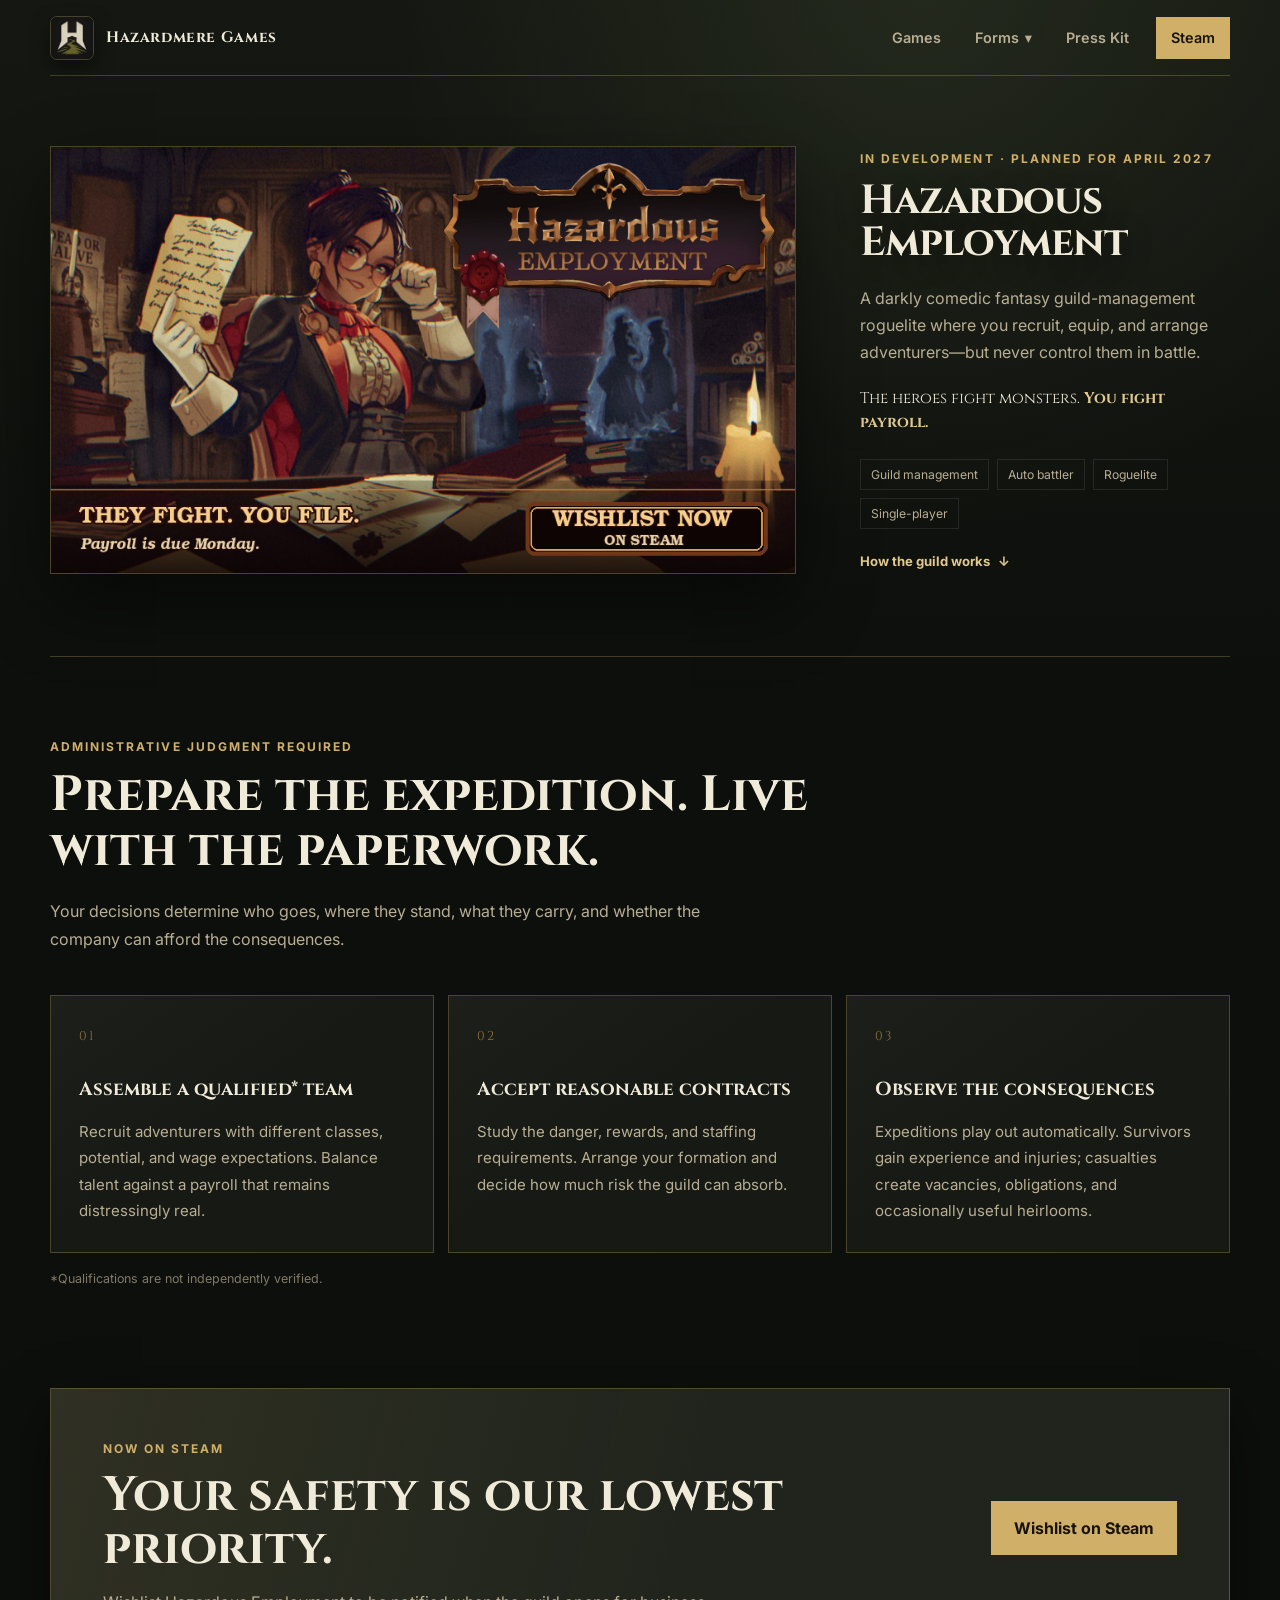
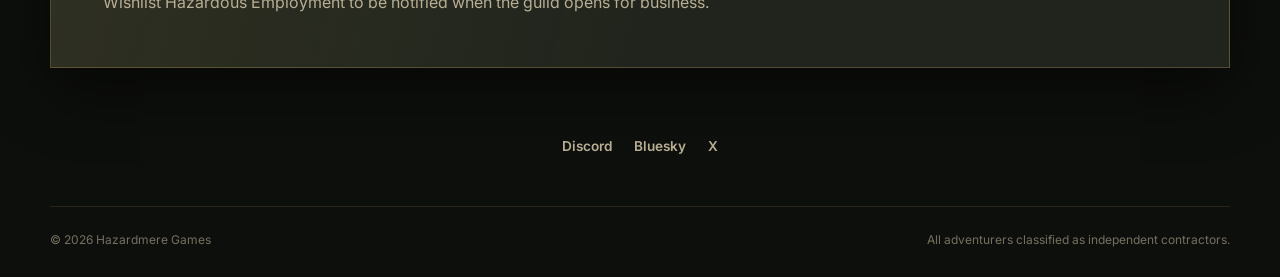
==== commit 4ce3cdea: "Add Hazardous Employment press kit" ====
--- a/index.html
+++ b/index.html
@@ -14,7 +14,7 @@
   <link rel="preconnect" href="https://fonts.googleapis.com">
   <link rel="preconnect" href="https://fonts.gstatic.com" crossorigin>
   <link href="https://fonts.googleapis.com/css2?family=Cinzel:wght@600;700&family=Inter:wght@400;500;600;700&display=swap" rel="stylesheet">
-  <link rel="stylesheet" href="styles.css?v=4">
+  <link rel="stylesheet" href="styles.css?v=6">
 </head>
 <body>
   <header class="site-header">
@@ -25,15 +25,16 @@
 
     <nav class="site-nav" aria-label="Main navigation">
       <a href="#hazardous-employment">Games</a>
-      <details class="nav-dropdown">
-        <summary>Forms <span aria-hidden="true">▾</span></summary>
-        <div class="dropdown-panel">
+      <div class="nav-dropdown">
+        <button class="nav-dropdown-trigger" type="button" aria-haspopup="true" aria-controls="forms-menu">Forms <span aria-hidden="true">▾</span></button>
+        <div class="dropdown-panel" id="forms-menu">
           <a href="/Hazardous_Feedback/">
             <strong>Hazardous Employment</strong>
             <span>Playtest feedback</span>
           </a>
         </div>
-      </details>
+      </div>
+      <a href="/press/">Press Kit</a>
       <a class="nav-steam" href="https://store.steampowered.com/app/4965400/Hazardous_Employment/?utm_source=hazardmeregames&amp;utm_campaign=studio_website" target="_blank" rel="noopener noreferrer">Steam</a>
     </nav>
   </header>
--- a/styles.css
+++ b/styles.css
@@ -60,7 +60,7 @@
 .brand img { border: 1px solid var(--border); border-radius: 7px; box-shadow: 0 8px 20px var(--shadow); }
 .site-nav { display: flex; align-items: center; gap: 4px; }
 .site-nav > a,
-.nav-dropdown > summary {
+.nav-dropdown-trigger {
   display: flex;
   min-height: 42px;
   align-items: center;
@@ -68,31 +68,40 @@
   padding: 10px 14px;
   color: var(--muted);
   border: 1px solid transparent;
+  background: transparent;
   font-size: .9rem;
   font-weight: 600;
+  font-family: inherit;
   text-decoration: none;
   cursor: pointer;
-  list-style: none;
+  appearance: none;
 }
-.nav-dropdown > summary::-webkit-details-marker { display: none; }
 .site-nav > a:hover,
 .site-nav > a:focus-visible,
-.nav-dropdown > summary:hover,
-.nav-dropdown > summary:focus-visible,
-.nav-dropdown[open] > summary { color: var(--text); border-color: var(--border); background: rgb(255 255 255 / 3%); }
+.nav-dropdown-trigger:hover,
+.nav-dropdown-trigger:focus-visible,
+.nav-dropdown:hover > .nav-dropdown-trigger,
+.nav-dropdown:focus-within > .nav-dropdown-trigger { color: var(--text); border-color: var(--border); background: rgb(255 255 255 / 3%); }
 .site-nav .nav-steam { margin-left: 8px; color: #17130b; border-color: var(--accent); background: var(--accent); }
 .site-nav .nav-steam:hover, .site-nav .nav-steam:focus-visible { color: #17130b; background: var(--accent-light); }
 .nav-dropdown { position: relative; }
 .dropdown-panel {
   position: absolute;
-  top: calc(100% + 8px);
+  top: 100%;
   right: 0;
   width: 260px;
   padding: 8px;
+  visibility: hidden;
+  opacity: 0;
+  pointer-events: none;
+  transform: translateY(-4px);
   border: 1px solid var(--border);
   background: #181b15;
   box-shadow: 0 20px 50px var(--shadow);
+  transition: opacity .15s ease, transform .15s ease, visibility 0s linear .15s;
 }
+.nav-dropdown:hover .dropdown-panel,
+.nav-dropdown:focus-within .dropdown-panel { visibility: visible; opacity: 1; pointer-events: auto; transform: translateY(0); transition-delay: 0s; }
 .dropdown-panel a { display: grid; gap: 4px; padding: 13px; text-decoration: none; }
 .dropdown-panel a:hover, .dropdown-panel a:focus-visible { background: rgb(208 175 105 / 9%); }
 .dropdown-panel strong { font-family: "Cinzel", Georgia, serif; font-size: .9rem; }
@@ -172,7 +181,7 @@
   .site-header, main, footer { width: min(100% - 24px, 1180px); }
   .site-header { min-height: 68px; }
   .brand span { display: none; }
-  .site-nav > a, .nav-dropdown > summary { padding: 8px 9px; font-size: .82rem; }
+  .site-nav > a, .nav-dropdown-trigger { padding: 8px 9px; font-size: .82rem; }
   .site-nav .nav-steam { margin-left: 2px; }
   .dropdown-panel { position: fixed; top: 64px; right: 12px; left: 12px; width: auto; }
   .hero { gap: 32px; padding-top: 46px; }
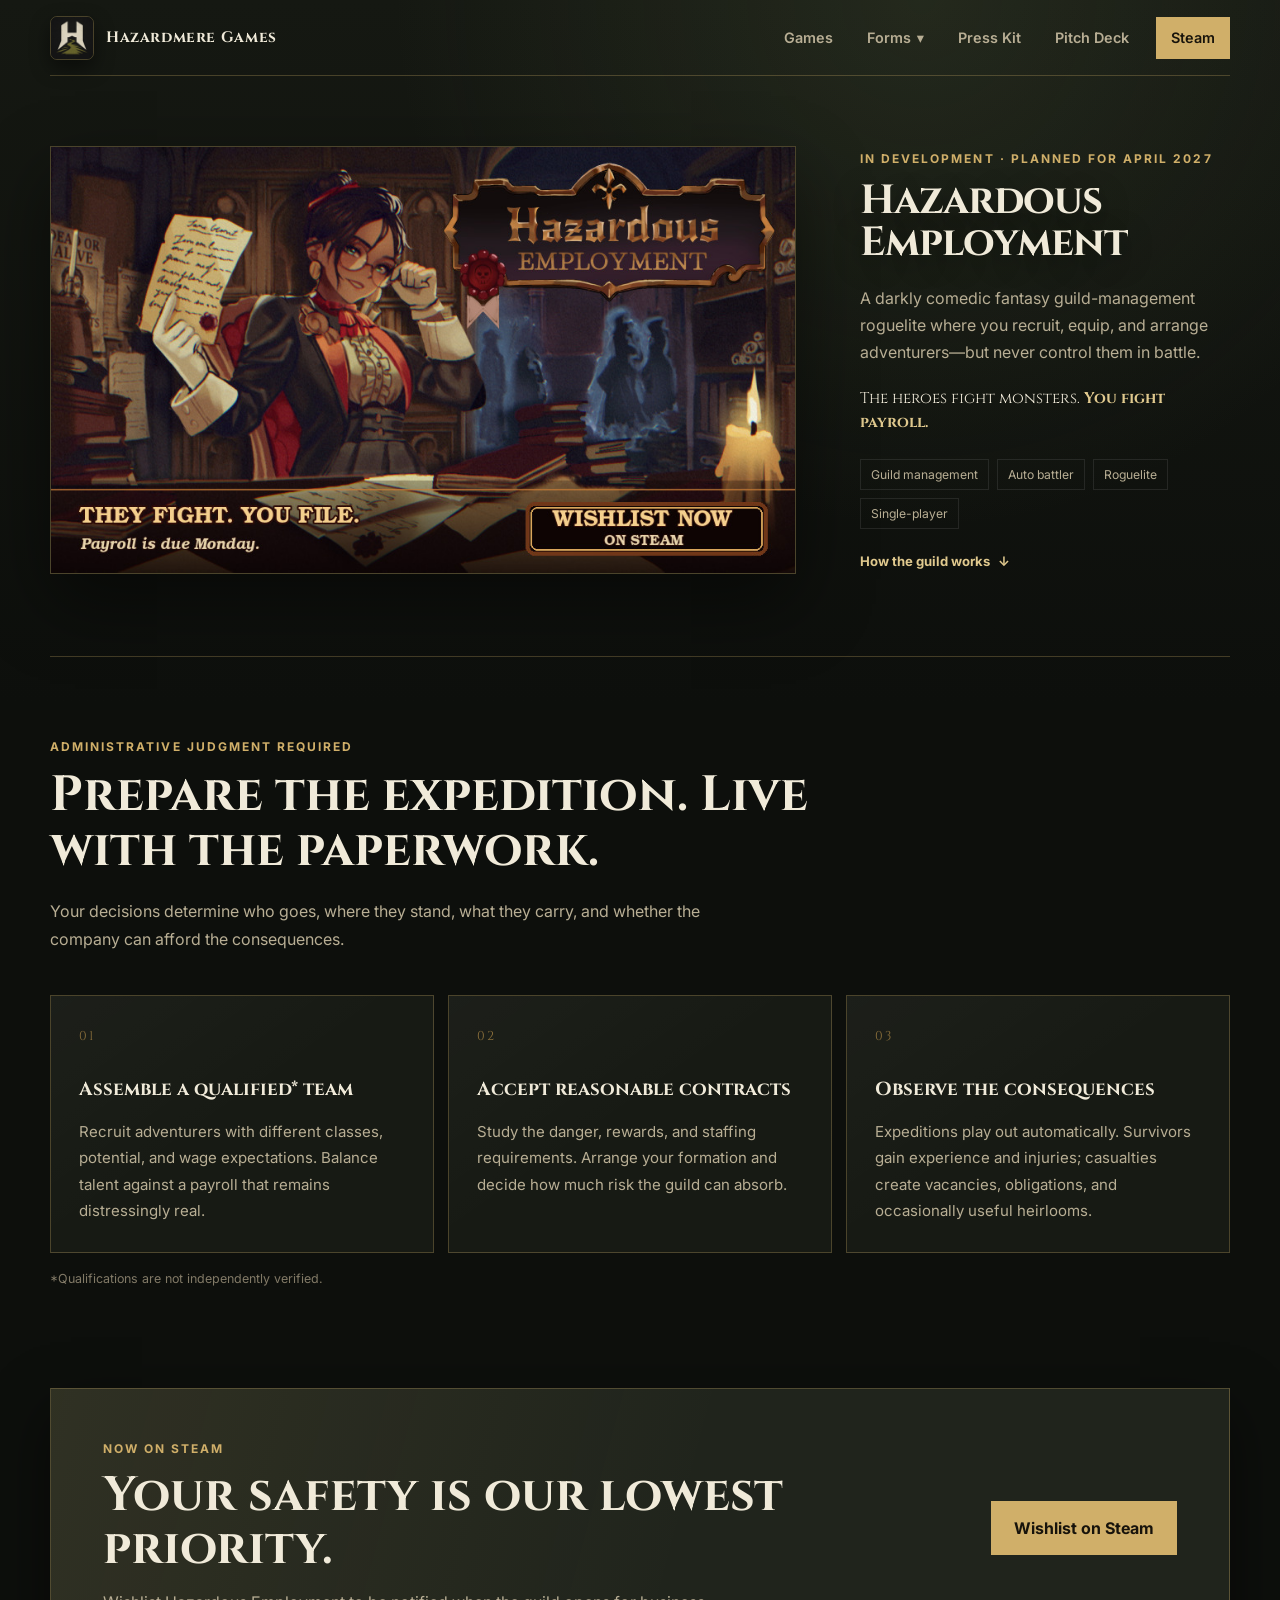
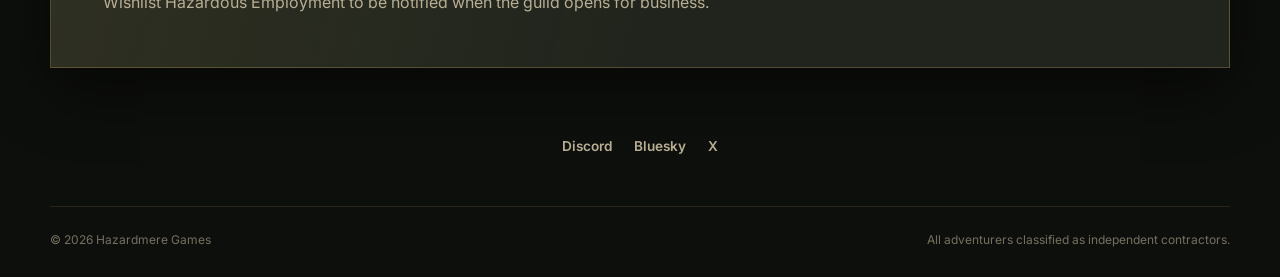
==== commit c73c1a24: "Add pitch deck navigation link" ====
--- a/index.html
+++ b/index.html
@@ -35,6 +35,7 @@
         </div>
       </div>
       <a href="/press/">Press Kit</a>
+      <a href="/pitch/">Pitch Deck</a>
       <a class="nav-steam" href="https://store.steampowered.com/app/4965400/Hazardous_Employment/?utm_source=hazardmeregames&amp;utm_campaign=studio_website" target="_blank" rel="noopener noreferrer">Steam</a>
     </nav>
   </header>
